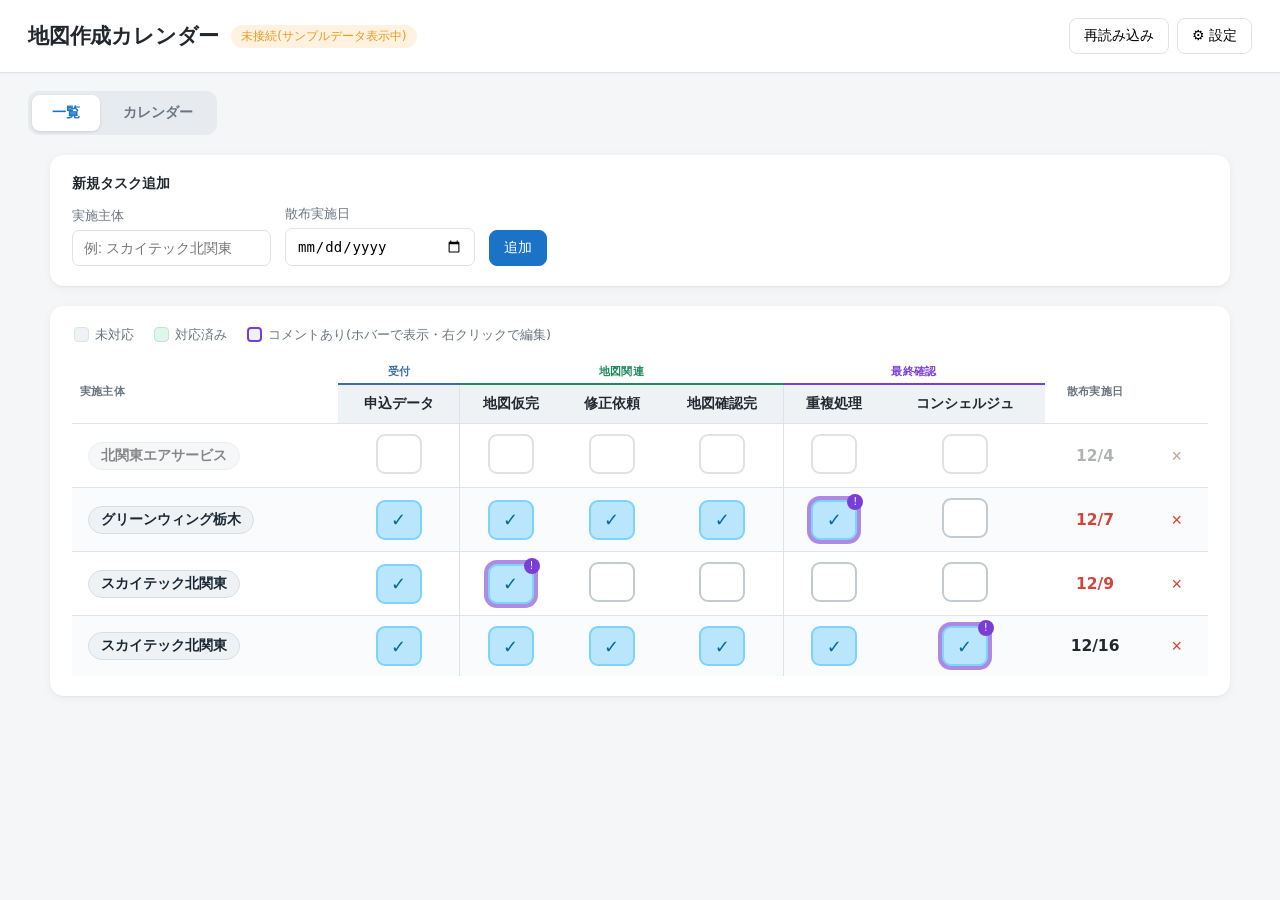
==== index.html @ 6907ae3f "Rename INDEX~1.HTM to index.html" ====
<!DOCTYPE html>
<html lang="ja">
<head>
<meta charset="UTF-8">
<meta name="viewport" content="width=device-width, initial-scale=1.0">
<title>地図作成カレンダー</title>
<link rel="icon" href="icons/icon.ico">
<link rel="apple-touch-icon" href="icons/icon-180.png">
<link rel="stylesheet" href="style.css">
</head>
<body>
<header class="app-header">
  <div class="app-header__title">
    <h1>地図作成カレンダー</h1>
    <span id="syncStatus" class="sync-status">未接続</span>
  </div>
  <div class="app-header__actions">
    <button id="btnReload" class="btn btn--ghost">再読み込み</button>
    <button id="btnSettings" class="btn">⚙ 設定</button>
  </div>
</header>

<nav class="tabs">
  <button class="tab tab--active" data-tab="list">一覧</button>
  <button class="tab" data-tab="calendar">カレンダー</button>
</nav>

<main>
  <section id="viewList" class="view">
    <div class="card add-form">
      <div class="add-form__title">新規タスク追加</div>
      <div class="add-form__row">
        <label>実施主体
          <input type="text" id="inpSubject" list="subjectList" placeholder="例: スカイテック北関東">
          <datalist id="subjectList"></datalist>
        </label>
        <label>散布実施日
          <input type="date" id="inpDate">
        </label>
        <button id="btnAdd" class="btn btn--primary">追加</button>
      </div>
    </div>

    <div class="card">
      <div class="legend">
        <span><span class="swatch swatch--pending"></span>未対応</span>
        <span><span class="swatch swatch--done"></span>対応済み</span>
        <span><span class="swatch swatch--comment"></span>コメントあり(ホバーで表示・右クリックで編集)</span>
      </div>
      <div id="listContainer" class="list-container"></div>
    </div>
  </section>

  <section id="viewCalendar" class="view" hidden>
    <div class="card">
      <div class="calendar-toolbar">
        <button id="btnPrevMonth" class="btn btn--ghost">＜ 前月</button>
        <h2 id="calendarLabel"></h2>
        <button id="btnNextMonth" class="btn btn--ghost">翌月 ＞</button>
      </div>
      <div id="calendarGrid" class="calendar-grid"></div>
    </div>
    <div id="calendarDayPanel" class="calendar-day-panel" hidden></div>
  </section>
</main>

<div id="modalSettings" class="modal" hidden>
  <div class="modal__content">
    <h2>GitHub接続設定(全社共通)</h2>
    <p class="modal__hint">
      ここで入力した内容はこのブラウザに保存されます。社内で1つの共通設定として、
      全員が同じリポジトリに接続します。値は後日入力する前提で、今は空欄のままでも構いません。
      デスクトップウィジェットにも同じ内容を入力してください。
    </p>
    <label>GitHubユーザー名 / Organization名
      <input type="text" id="cfgOwner" placeholder="例: tochigi-skytech">
    </label>
    <label>リポジトリ名
      <input type="text" id="cfgRepo" placeholder="例: spray-map-tasks">
    </label>
    <label>ブランチ名
      <input type="text" id="cfgBranch" placeholder="main" value="main">
    </label>
    <label>ファイルパス
      <input type="text" id="cfgPath" placeholder="data/tasks.json" value="data/tasks.json">
    </label>
    <label>Personal Access Token
      <input type="password" id="cfgToken" placeholder="ghp_...">
    </label>
    <p id="settingsMessage" class="settings-message"></p>
    <div class="modal__actions">
      <button id="btnInitFile" class="btn">tasks.jsonを初期化</button>
      <button id="btnSettingsCancel" class="btn btn--ghost">閉じる</button>
      <button id="btnSettingsSave" class="btn btn--primary">保存して接続</button>
    </div>
  </div>
</div>

<script src="app.js?v=2"></script>
</body>
</html>
---- style.css ----
:root {
  --color-primary: #1a73c7;
  --color-primary-dark: #12518f;
  --color-bg: #f4f6f8;
  --color-surface: #ffffff;
  --color-surface-2: #eef2f5;
  --color-border: #dde3e8;
  --color-text: #22282e;
  --color-muted: #6b7580;
  --color-danger: #d1453b;
  --color-warning: #ee9a1f;
  --color-success: #2a9d5c;
  --color-accent: #7a3ed6;
  --radius: 8px;
  font-family: "Hiragino Sans", "Yu Gothic", "Meiryo", system-ui, sans-serif;
}

* { box-sizing: border-box; }

body {
  margin: 0;
  background: var(--color-bg);
  color: var(--color-text);
}

.app-header {
  display: flex;
  justify-content: space-between;
  align-items: center;
  flex-wrap: wrap;
  gap: 12px;
  padding: 18px 28px;
  background: var(--color-surface);
  border-bottom: 1px solid var(--color-border);
  box-shadow: 0 1px 3px rgba(16,24,32,0.03);
}

.app-header__title {
  display: flex;
  align-items: center;
  gap: 12px;
}

.app-header__title h1 {
  font-size: 21px;
  font-weight: 700;
  margin: 0;
  letter-spacing: -0.01em;
}

.sync-status {
  font-size: 12px;
  padding: 3px 10px;
  border-radius: 999px;
  background: #eee;
  color: var(--color-muted);
}
.sync-status.ok { background: #e2f5ea; color: var(--color-success); }
.sync-status.error { background: #fbe6e5; color: var(--color-danger); }
.sync-status.loading { background: #eef4fb; color: var(--color-primary); }
.sync-status.demo { background: #fff2e0; color: var(--color-warning); }

.app-header__actions { display: flex; gap: 8px; flex-wrap: wrap; }

.btn {
  border: 1px solid var(--color-border);
  background: var(--color-surface);
  border-radius: var(--radius);
  padding: 8px 14px;
  font-size: 14px;
  cursor: pointer;
}
.btn:hover { background: #f0f2f4; }
.btn--primary {
  background: var(--color-primary);
  border-color: var(--color-primary);
  color: white;
}
.btn--primary:hover { background: var(--color-primary-dark); }
.btn--ghost { background: transparent; }

.tabs {
  display: flex;
  gap: 3px;
  width: fit-content;
  margin: 18px 28px 0;
  background: #e7ebef;
  border-radius: 11px;
  padding: 4px;
}
.tab {
  border: none;
  background: transparent;
  padding: 9px 20px;
  font-size: 14px;
  font-weight: 600;
  cursor: pointer;
  color: var(--color-muted);
  border-radius: 8px;
  transition: background .12s, color .12s, box-shadow .12s;
}
.tab:hover { color: var(--color-text); }
.tab--active {
  color: var(--color-primary);
  background: #ffffff;
  box-shadow: 0 1px 3px rgba(16,24,32,0.12);
}

main { padding: 20px 28px 48px; }
.view { max-width: 1180px; margin: 0 auto; }

.card {
  background: var(--color-surface);
  border-radius: 14px;
  box-shadow: 0 1px 2px rgba(16,24,32,0.04), 0 2px 10px rgba(16,24,32,0.05);
  padding: 20px 22px;
  margin-bottom: 20px;
}

.add-form__title {
  font-weight: 700;
  margin-bottom: 12px;
  color: var(--color-text);
  font-size: 14px;
}
.add-form__row {
  display: flex;
  gap: 14px;
  flex-wrap: wrap;
  align-items: end;
}
.add-form__row label {
  display: flex;
  flex-direction: column;
  gap: 5px;
  font-size: 13px;
  color: var(--color-muted);
}
.add-form__row input {
  font-size: 14px;
  padding: 9px 11px;
  border: 1px solid var(--color-border);
  border-radius: 7px;
  min-width: 190px;
}
.add-form__row input:focus {
  outline: none;
  border-color: var(--color-primary);
  box-shadow: 0 0 0 3px rgba(26,115,199,0.12);
}

.legend {
  display: flex;
  gap: 20px;
  flex-wrap: wrap;
  align-items: center;
  font-size: 13px;
  color: var(--color-muted);
  margin-bottom: 14px;
  padding: 0 2px;
}
.legend .swatch {
  display: inline-block;
  width: 15px;
  height: 15px;
  border-radius: 4px;
  vertical-align: -3px;
  margin-right: 6px;
  border: 1px solid var(--color-border);
}
.legend .swatch--pending { background: var(--color-surface-2); }
.legend .swatch--done { background: #e2f5ea; border-color: #bfe7cf; }
.legend .swatch--comment { background: var(--color-surface-2); border: 2px solid var(--color-accent); }

.list-container {
  overflow-x: auto;
}

table.task-table {
  width: 100%;
  border-collapse: collapse;
  font-size: 13.5px;
}
table.task-table thead .group-row th {
  background: var(--color-surface);
  color: var(--color-muted);
  font-size: 11px;
  font-weight: 700;
  letter-spacing: 0.02em;
  padding: 6px 8px 4px;
  border: none;
}
table.task-table thead .group-row th.group-data { color: #3d6fa3; }
table.task-table thead .group-row th.group-map { color: #1f8a5c; }
table.task-table thead .group-row th.group-final { color: #7a3ed6; }
table.task-table thead .label-row th {
  background: var(--color-surface-2);
  padding: 10px 8px;
  font-weight: 600;
  text-align: center;
  border-top: 2px solid transparent;
}
table.task-table thead .label-row th.group-data { border-top-color: #3d6fa3; }
table.task-table thead .label-row th.group-map { border-top-color: #1f8a5c; }
table.task-table thead .label-row th.group-final { border-top-color: #7a3ed6; }
table.task-table th.col-subject { text-align: left; padding-left: 16px; }
table.task-table td {
  padding: 10px 8px;
  border-top: 1px solid var(--color-border);
  text-align: center;
  vertical-align: middle;
}
table.task-table td.col-subject { text-align: left; padding-left: 16px; }
.subject-pill { display: inline-block; padding: 4px 12px; border-radius: 999px; font-weight: 700; font-size: 13.5px; white-space: nowrap; background: #eef2f5; color: #1a2733; border: 1px solid #d7dee4; }
tr.row-overdue { opacity: 0.55; filter: grayscale(65%); }
table.task-table td.spray-date { font-size: 15.5px; font-weight: 700; color: var(--color-text); }
table.task-table td.spray-date.overdue-text { color: var(--color-muted); font-weight: 600; }
.btn-delete-task {
  background: transparent;
  border: none;
  cursor: pointer;
  color: var(--color-danger);
  font-size: 18px;
  line-height: 1;
  padding: 6px 9px;
  border-radius: 7px;
}
.btn-delete-task:hover { background: #fdeceb; }
table.task-table tbody tr:hover { background: #f6f9fc; }
table.task-table tr:nth-child(even) { background: #fafbfc; }
table.task-table tr:nth-child(even):hover { background: #f2f6f9; }
table.task-table td.divider-after, table.task-table th.divider-after { border-right: 1px solid var(--color-border); }
table.task-table td.spray-date.urgent { color: var(--color-danger); font-weight: 700; }

.stage-cellwrap { position: relative; display: inline-block; }
.stage-box {
  cursor: pointer;
  width: 46px;
  height: 40px;
  display: flex;
  align-items: center;
  justify-content: center;
  border-radius: 9px;
  background: #ffffff;
  color: #aab2ba;
  border: 2px solid #c3cbd1;
  font-size: 18px;
  font-weight: 700;
  transition: transform .08s ease, box-shadow .08s ease;
}
.stage-box:hover { transform: scale(1.06); border-color: var(--color-primary); }
.stage-box:active { transform: scale(0.94); }
.stage-box.on {
  background: #bae6fd;
  color: #0369a1;
  border-color: #7dd3fc;
}
.stage-box.has-comment {
  box-shadow: 0 0 0 4px rgba(122,62,214,0.6);
}
.comment-badge {
  position: absolute;
  top: -6px;
  right: -6px;
  width: 16px;
  height: 16px;
  border-radius: 50%;
  background: var(--color-accent);
  color: white;
  font-size: 10px;
  display: flex;
  align-items: center;
  justify-content: center;
  line-height: 1;
}

@keyframes poyon {
  0% { transform: translateX(-50%) translateY(8px) scale(0.7); opacity: 0; }
  55% { transform: translateX(-50%) translateY(-6px) scale(1.1); opacity: 1; }
  75% { transform: translateX(-50%) translateY(3px) scale(0.95); }
  100% { transform: translateX(-50%) translateY(0) scale(1); opacity: 1; }
}
.stage-tip {
  position: absolute;
  bottom: 130%;
  left: 50%;
  transform: translateX(-50%);
  opacity: 0;
  pointer-events: none;
  background: #2c2c2a;
  color: white;
  border-radius: 10px;
  padding: 10px 14px;
  font-size: 13px;
  line-height: 1.6;
  min-width: 160px;
  max-width: 280px;
  width: max-content;
  white-space: normal;
  text-align: left;
  z-index: 5;
  transition: opacity .1s;
}
.stage-tip::after {
  content: '';
  position: absolute;
  top: 100%;
  left: 50%;
  transform: translateX(-50%);
  border: 6px solid transparent;
  border-top-color: #2c2c2a;
}
.stage-cellwrap:hover .stage-tip.show {
  opacity: 1;
  animation: poyon .35s ease-out;
}

.calendar-toolbar {
  display: flex;
  justify-content: center;
  align-items: center;
  gap: 20px;
  margin-bottom: 12px;
}
.calendar-toolbar h2 { margin: 0; font-size: 16px; }

.calendar-grid {
  display: grid;
  grid-template-columns: repeat(7, 1fr);
  gap: 6px;
}
.calendar-cell {
  background: var(--color-surface);
  border: 1px solid var(--color-border);
  border-radius: 8px;
  min-height: 92px;
  padding: 7px;
  font-size: 12px;
  cursor: pointer;
  transition: border-color .1s, transform .08s;
}
.calendar-cell.empty { background: transparent; border: none; cursor: default; }
.calendar-cell:hover:not(.empty) { border-color: var(--color-primary); transform: translateY(-1px); }
.calendar-cell .day-num { font-weight: 600; margin-bottom: 4px; }
.calendar-cell .day-num.today { color: var(--color-primary); }
.cal-task-dot {
  display: block;
  margin-bottom: 2px;
  padding: 1px 4px;
  border-radius: 4px;
  font-size: 11px;
  overflow: hidden;
  text-overflow: ellipsis;
  white-space: nowrap;
}
.cal-task-dot.done { background: #e2f5ea; color: var(--color-success); }
.cal-task-dot.pending { background: #fff2e0; color: #a15c00; }

.calendar-day-panel {
  margin-top: 16px;
  background: var(--color-surface);
  border-radius: 14px;
  box-shadow: 0 1px 2px rgba(16,24,32,0.04), 0 2px 10px rgba(16,24,32,0.05);
  padding: 18px 20px;
}

.modal {
  position: fixed;
  inset: 0;
  background: rgba(0,0,0,0.4);
  display: flex;
  align-items: flex-start;
  justify-content: center;
  padding: 40px 16px;
  overflow-y: auto;
  z-index: 100;
}
.modal[hidden] {
  display: none !important;
}
.modal__content {
  background: var(--color-surface);
  border-radius: var(--radius);
  padding: 24px;
  width: 100%;
  max-width: 480px;
  display: flex;
  flex-direction: column;
  gap: 12px;
}
.modal__content h2 { margin: 0 0 4px; font-size: 18px; }
.modal__content label {
  display: flex;
  flex-direction: column;
  gap: 4px;
  font-size: 13px;
  color: var(--color-muted);
}
.modal__content input {
  font-size: 14px;
  padding: 8px 10px;
  border: 1px solid var(--color-border);
  border-radius: 6px;
  color: var(--color-text);
  font-family: inherit;
}
.modal__hint { font-size: 12px; color: var(--color-muted); margin: 0; line-height: 1.5; }
.modal__actions {
  display: flex;
  justify-content: flex-end;
  gap: 8px;
  margin-top: 8px;
  flex-wrap: wrap;
}
.settings-message { font-size: 13px; margin: 0; }
.settings-message.error { color: var(--color-danger); }
.settings-message.ok { color: var(--color-success); }

@media (max-width: 720px) {
  .stage-box { width: 34px; height: 32px; font-size: 13px; }
  table.task-table th, table.task-table td { padding: 6px 4px; }
}
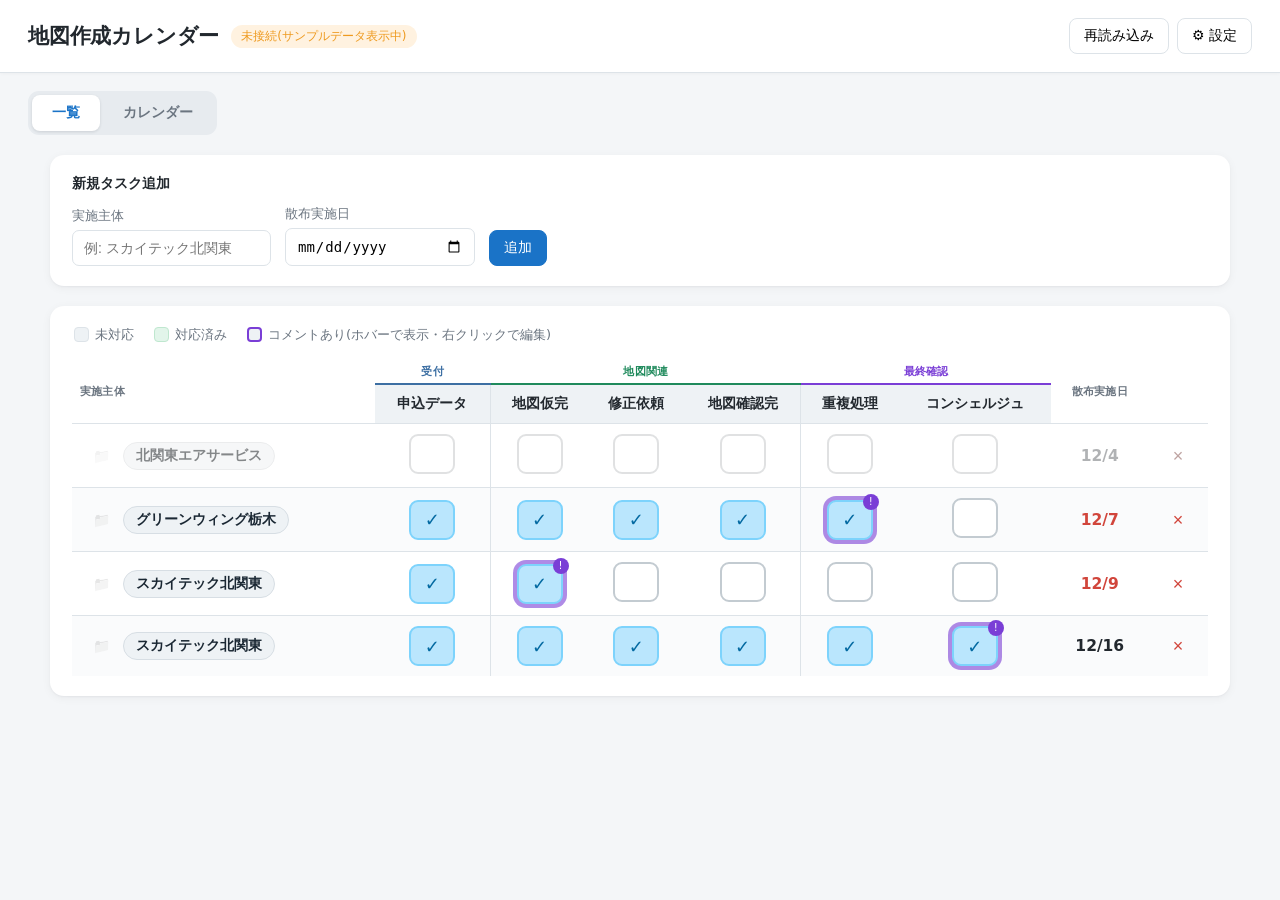
==== commit 7a2a5562: "deploy index.html via tool (folder link picker UI)" ====
--- a/index.html
+++ b/index.html
@@ -4,8 +4,8 @@
 <meta charset="UTF-8">
 <meta name="viewport" content="width=device-width, initial-scale=1.0">
 <title>地図作成カレンダー</title>
-<link rel="icon" href="icons/icon.ico">
-<link rel="apple-touch-icon" href="icons/icon-180.png">
+<link rel="icon" href="icon.ico">
+<link rel="apple-touch-icon" href="icon-180.png">
 <link rel="stylesheet" href="style.css">
 </head>
 <body>
@@ -96,6 +96,25 @@
   </div>
 </div>
 
-<script src="app.js?v=2"></script>
+<div id="modalFolderLink" class="modal" hidden>
+  <div class="modal__content">
+    <h2>保管フォルダの設定</h2>
+    <p class="modal__hint" id="folderLinkSubjectLabel"></p>
+    <label>フォルダのパス、またはURL
+      <input type="text" id="folderLinkInput" placeholder="例: Z:\全社共有\千葉支店\... または https://...">
+    </label>
+    <div class="modal__actions" style="justify-content:flex-start; margin-top:0;">
+      <button id="btnFolderLinkPaste" class="btn btn--ghost" type="button">📋 クリップボードから貼り付け</button>
+    </div>
+    <p id="folderLinkPreview" class="settings-message"></p>
+    <div class="modal__actions">
+      <button id="btnFolderLinkClear" class="btn btn--ghost">リンクを削除</button>
+      <button id="btnFolderLinkCancel" class="btn btn--ghost">キャンセル</button>
+      <button id="btnFolderLinkSave" class="btn btn--primary">保存</button>
+    </div>
+  </div>
+</div>
+
+<script src="app.js?v=3"></script>
 </body>
 </html>
--- a/style.css
+++ b/style.css
@@ -211,6 +211,20 @@
   vertical-align: middle;
 }
 table.task-table td.col-subject { text-align: left; padding-left: 16px; }
+.btn-folder-link {
+  border: none;
+  background: transparent;
+  cursor: pointer;
+  font-size: 14px;
+  margin-right: 4px;
+  padding: 2px 5px;
+  border-radius: 6px;
+  opacity: 0.32;
+  vertical-align: middle;
+  filter: grayscale(100%);
+}
+.btn-folder-link:hover { background: var(--color-surface-2); opacity: 1; }
+.btn-folder-link.set { opacity: 1; filter: none; }
 .subject-pill { display: inline-block; padding: 4px 12px; border-radius: 999px; font-weight: 700; font-size: 13.5px; white-space: nowrap; background: #eef2f5; color: #1a2733; border: 1px solid #d7dee4; }
 tr.row-overdue { opacity: 0.55; filter: grayscale(65%); }
 table.task-table td.spray-date { font-size: 15.5px; font-weight: 700; color: var(--color-text); }
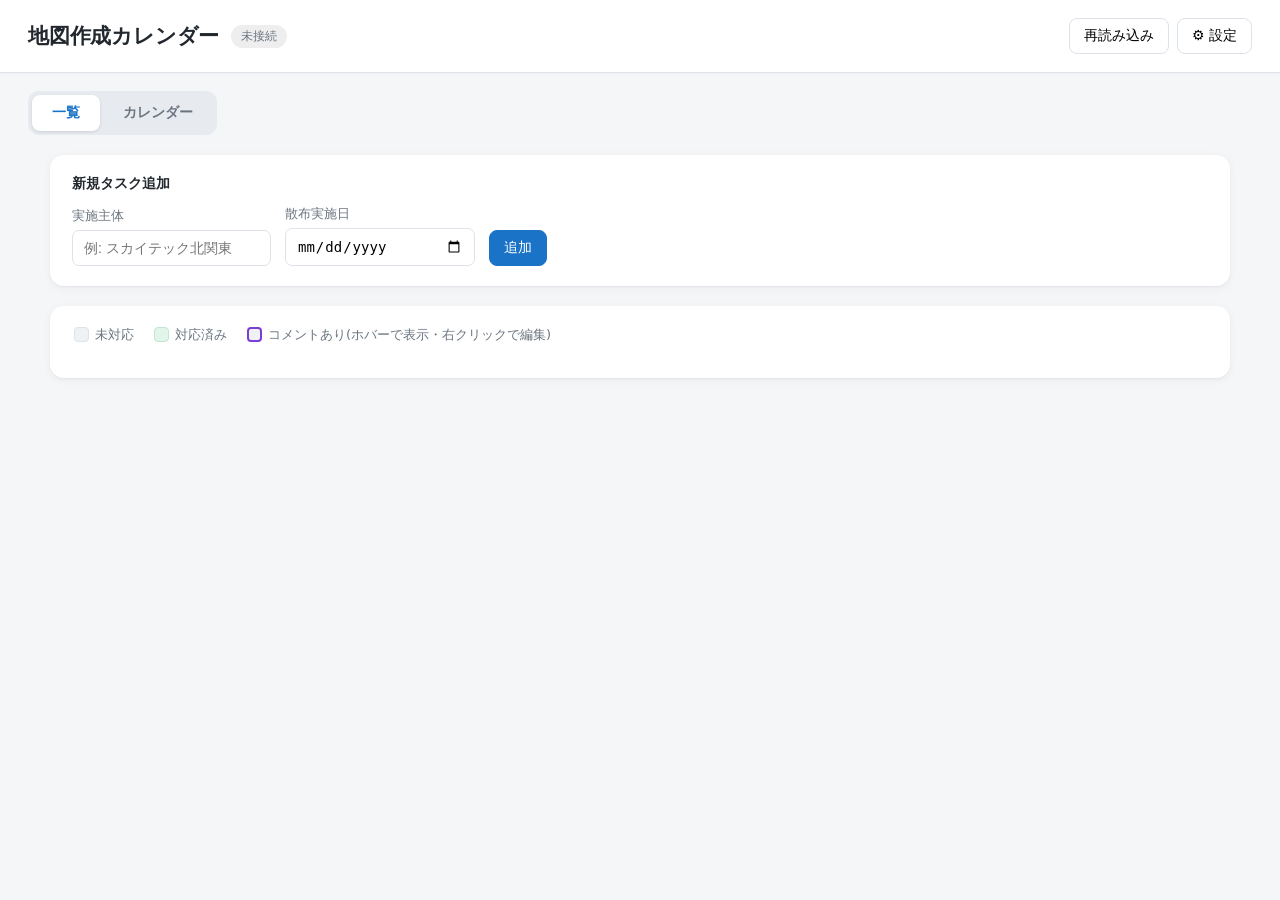
==== commit 37f8113d: "deploy index.html via tool (remove folder link, print at original size)" ====
--- a/index.html
+++ b/index.html
@@ -96,25 +96,24 @@
   </div>
 </div>
 
-<div id="modalFolderLink" class="modal" hidden>
-  <div class="modal__content">
-    <h2>保管フォルダの設定</h2>
-    <p class="modal__hint" id="folderLinkSubjectLabel"></p>
-    <label>フォルダのパス、またはURL
-      <input type="text" id="folderLinkInput" placeholder="例: Z:\全社共有\千葉支店\... または https://...">
-    </label>
-    <div class="modal__actions" style="justify-content:flex-start; margin-top:0;">
-      <button id="btnFolderLinkPaste" class="btn btn--ghost" type="button">📋 クリップボードから貼り付け</button>
+<div id="modalMapPreview" class="modal" hidden>
+  <div class="modal__content" style="max-width:720px;">
+    <h2 id="mapPreviewTitle"></h2>
+    <div class="modal__actions" style="justify-content:flex-start; margin-top:0; flex-wrap:wrap;">
+      <label class="btn btn--ghost" style="cursor:pointer;">
+        ＋ 地図データを追加
+        <input type="file" id="mapUploadInput" accept="image/*,.pdf" multiple style="display:none;">
+      </label>
+      <button id="btnMapPrint" class="btn btn--ghost" type="button">🖨 選択した画像を印刷</button>
     </div>
-    <p id="folderLinkPreview" class="settings-message"></p>
+    <p id="mapUploadStatus" class="settings-message"></p>
+    <div id="mapPreviewGrid" class="map-preview-grid"></div>
     <div class="modal__actions">
-      <button id="btnFolderLinkClear" class="btn btn--ghost">リンクを削除</button>
-      <button id="btnFolderLinkCancel" class="btn btn--ghost">キャンセル</button>
-      <button id="btnFolderLinkSave" class="btn btn--primary">保存</button>
+      <button id="btnMapPreviewClose" class="btn btn--ghost">閉じる</button>
     </div>
   </div>
 </div>
 
-<script src="app.js?v=3"></script>
+<script src="app.js?v=5"></script>
 </body>
 </html>
--- a/style.css
+++ b/style.css
@@ -430,6 +430,89 @@
 .settings-message.error { color: var(--color-danger); }
 .settings-message.ok { color: var(--color-success); }
 
+.subject-pill-btn {
+  cursor: pointer;
+  font-family: inherit;
+}
+.subject-pill-btn:hover { background: #e2e9ee; border-color: #c3ced7; }
+.map-count-badge {
+  display: inline-block;
+  margin-left: 2px;
+  font-size: 11.5px;
+  font-weight: 600;
+  color: #3d6fa3;
+}
+
+.map-preview-grid {
+  display: grid;
+  grid-template-columns: repeat(auto-fill, minmax(140px, 1fr));
+  gap: 14px;
+  margin-top: 10px;
+  max-height: 55vh;
+  overflow-y: auto;
+  padding: 2px;
+}
+.map-preview-item {
+  position: relative;
+  border: 1px solid var(--color-border);
+  border-radius: 10px;
+  padding: 8px;
+  background: var(--color-surface-2);
+}
+.map-preview-check {
+  display: block;
+  cursor: pointer;
+  position: relative;
+}
+.map-preview-check input[type="checkbox"] {
+  position: absolute;
+  top: 4px;
+  left: 4px;
+  width: 18px;
+  height: 18px;
+  z-index: 2;
+  cursor: pointer;
+}
+.map-thumb {
+  display: block;
+  width: 100%;
+  height: 110px;
+  object-fit: cover;
+  border-radius: 6px;
+  background: #dfe4e8;
+}
+.map-thumb--pdf {
+  display: flex;
+  align-items: center;
+  justify-content: center;
+  font-weight: 700;
+  color: var(--color-danger);
+  font-size: 15px;
+}
+.map-item-name {
+  margin-top: 6px;
+  font-size: 12px;
+  color: var(--color-muted);
+  white-space: nowrap;
+  overflow: hidden;
+  text-overflow: ellipsis;
+}
+.btn-map-delete {
+  position: absolute;
+  top: 4px;
+  right: 4px;
+  border: none;
+  background: rgba(255,255,255,0.9);
+  color: var(--color-danger);
+  border-radius: 50%;
+  width: 22px;
+  height: 22px;
+  line-height: 1;
+  cursor: pointer;
+  font-size: 14px;
+}
+.btn-map-delete:hover { background: #fdeceb; }
+
 @media (max-width: 720px) {
   .stage-box { width: 34px; height: 32px; font-size: 13px; }
   table.task-table th, table.task-table td { padding: 6px 4px; }
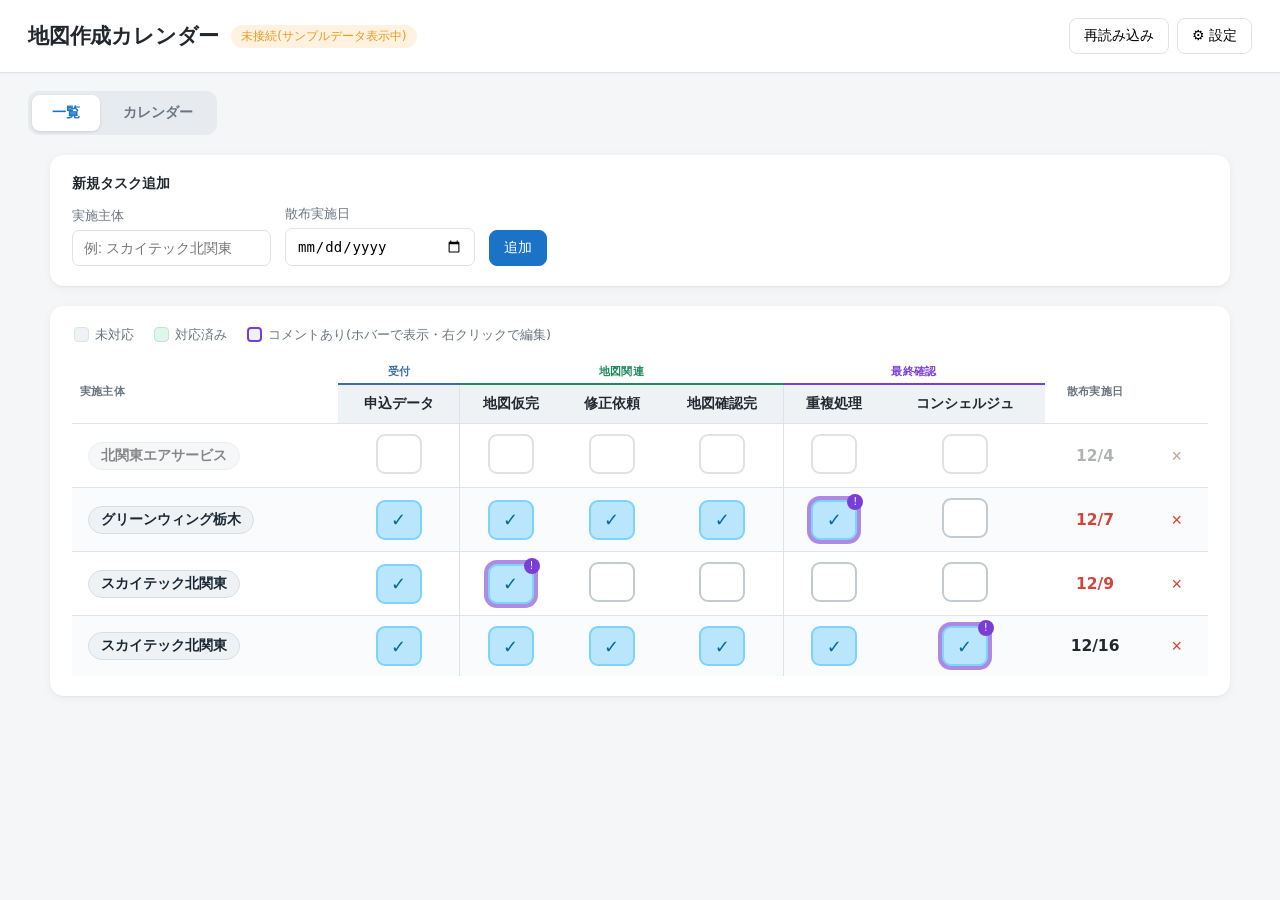
==== commit 9d2c96e4: "deploy index.html via tool (add upload date to map items)" ====
--- a/index.html
+++ b/index.html
@@ -104,7 +104,6 @@
         ＋ 地図データを追加
         <input type="file" id="mapUploadInput" accept="image/*,.pdf" multiple style="display:none;">
       </label>
-      <button id="btnMapPrint" class="btn btn--ghost" type="button">🖨 選択した画像を印刷</button>
     </div>
     <p id="mapUploadStatus" class="settings-message"></p>
     <div id="mapPreviewGrid" class="map-preview-grid"></div>
@@ -114,6 +113,6 @@
   </div>
 </div>
 
-<script src="app.js?v=5"></script>
+<script src="app.js?v=7"></script>
 </body>
 </html>
--- a/style.css
+++ b/style.css
@@ -211,20 +211,6 @@
   vertical-align: middle;
 }
 table.task-table td.col-subject { text-align: left; padding-left: 16px; }
-.btn-folder-link {
-  border: none;
-  background: transparent;
-  cursor: pointer;
-  font-size: 14px;
-  margin-right: 4px;
-  padding: 2px 5px;
-  border-radius: 6px;
-  opacity: 0.32;
-  vertical-align: middle;
-  filter: grayscale(100%);
-}
-.btn-folder-link:hover { background: var(--color-surface-2); opacity: 1; }
-.btn-folder-link.set { opacity: 1; filter: none; }
 .subject-pill { display: inline-block; padding: 4px 12px; border-radius: 999px; font-weight: 700; font-size: 13.5px; white-space: nowrap; background: #eef2f5; color: #1a2733; border: 1px solid #d7dee4; }
 tr.row-overdue { opacity: 0.55; filter: grayscale(65%); }
 table.task-table td.spray-date { font-size: 15.5px; font-weight: 700; color: var(--color-text); }
@@ -459,19 +445,9 @@
   padding: 8px;
   background: var(--color-surface-2);
 }
-.map-preview-check {
+.map-preview-link {
   display: block;
-  cursor: pointer;
   position: relative;
-}
-.map-preview-check input[type="checkbox"] {
-  position: absolute;
-  top: 4px;
-  left: 4px;
-  width: 18px;
-  height: 18px;
-  z-index: 2;
-  cursor: pointer;
 }
 .map-thumb {
   display: block;
@@ -512,6 +488,30 @@
   font-size: 14px;
 }
 .btn-map-delete:hover { background: #fdeceb; }
+.map-item-actions {
+  margin-top: 6px;
+  display: flex;
+  align-items: center;
+  justify-content: space-between;
+  gap: 8px;
+}
+.btn-map-save {
+  font-size: 12px;
+  color: var(--color-primary);
+  text-decoration: none;
+  cursor: pointer;
+}
+.btn-map-save:hover { text-decoration: underline; }
+.map-item-actions .btn-map-delete {
+  position: static;
+  background: transparent;
+  font-size: 12px;
+  width: auto;
+  height: auto;
+  border-radius: 4px;
+  padding: 0;
+}
+.map-item-actions .btn-map-delete:hover { text-decoration: underline; background: transparent; }
 
 @media (max-width: 720px) {
   .stage-box { width: 34px; height: 32px; font-size: 13px; }
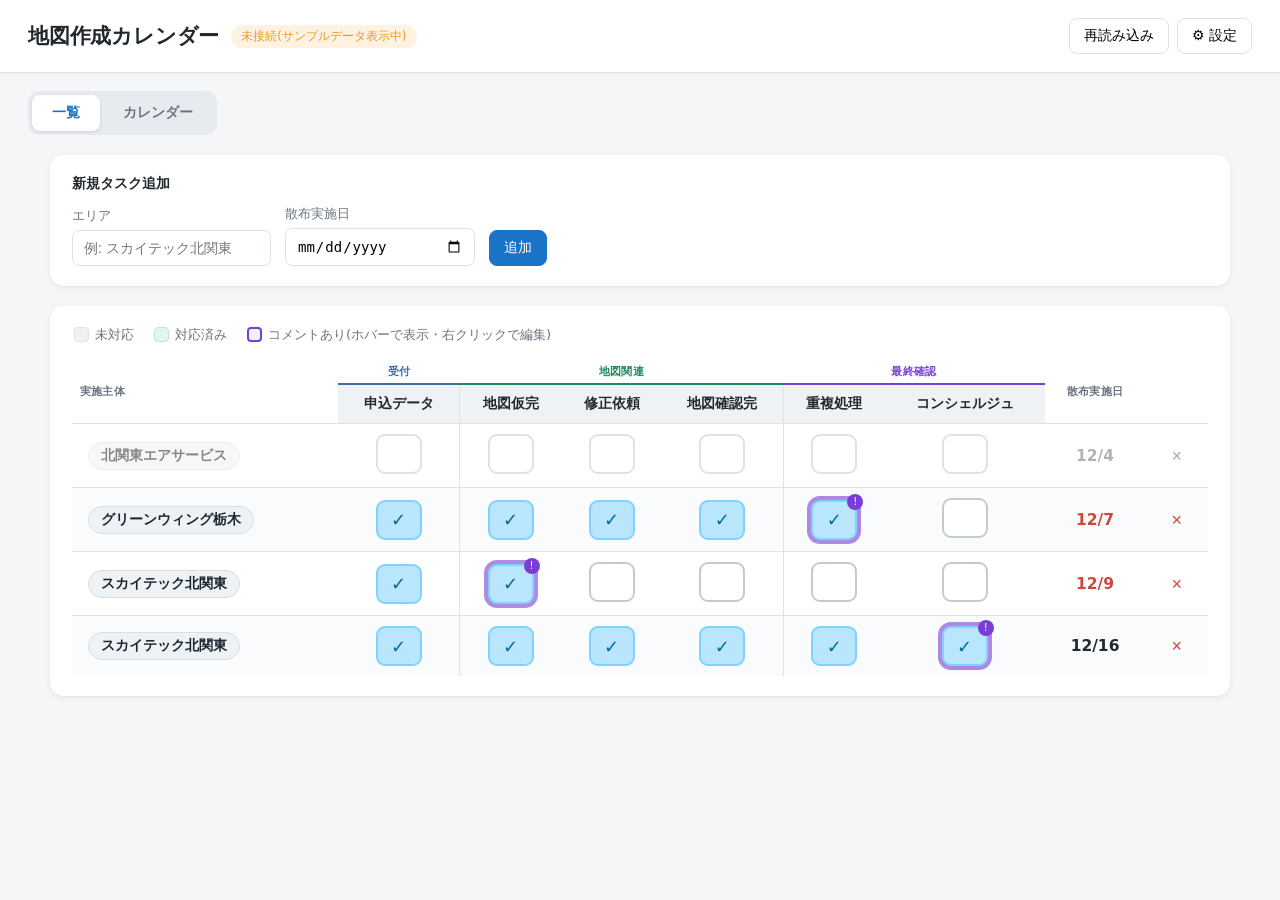
==== commit 70331b69: "deploy index.html via tool (area/subject-op/concierge multi-day)" ====
--- a/index.html
+++ b/index.html
@@ -30,7 +30,7 @@
     <div class="card add-form">
       <div class="add-form__title">新規タスク追加</div>
       <div class="add-form__row">
-        <label>実施主体
+        <label>エリア
           <input type="text" id="inpSubject" list="subjectList" placeholder="例: スカイテック北関東">
           <datalist id="subjectList"></datalist>
         </label>
@@ -113,6 +113,6 @@
   </div>
 </div>
 
-<script src="app.js?v=7"></script>
+<script src="app.js?v=8"></script>
 </body>
 </html>
--- a/style.css
+++ b/style.css
@@ -473,6 +473,11 @@
   overflow: hidden;
   text-overflow: ellipsis;
 }
+.map-item-date {
+  margin-top: 2px;
+  font-size: 11px;
+  color: var(--color-muted);
+}
 .btn-map-delete {
   position: absolute;
   top: 4px;
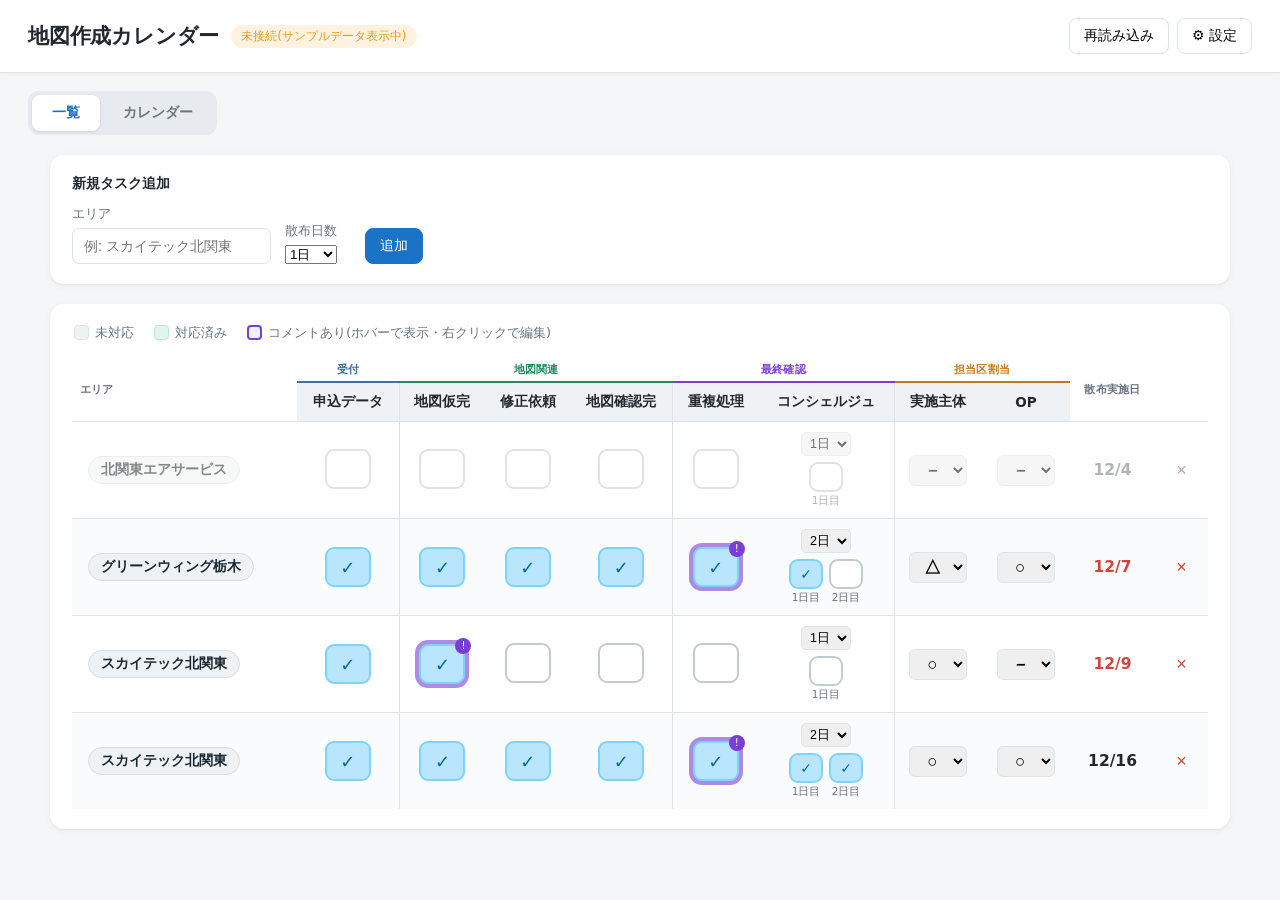
==== commit 53f75513: "deploy index.html via tool (multi-day spray dates, concierge sync)" ====
--- a/index.html
+++ b/index.html
@@ -34,9 +34,14 @@
           <input type="text" id="inpSubject" list="subjectList" placeholder="例: スカイテック北関東">
           <datalist id="subjectList"></datalist>
         </label>
-        <label>散布実施日
-          <input type="date" id="inpDate">
+        <label>散布日数
+          <select id="inpDaysSelect">
+            <option value="1">1日</option>
+            <option value="2">2日</option>
+            <option value="3">3日</option>
+          </select>
         </label>
+        <div id="inpDatesWrap" class="add-form-dates"></div>
         <button id="btnAdd" class="btn btn--primary">追加</button>
       </div>
     </div>
@@ -113,6 +118,6 @@
   </div>
 </div>
 
-<script src="app.js?v=8"></script>
+<script src="app.js?v=9"></script>
 </body>
 </html>
--- a/style.css
+++ b/style.css
@@ -193,6 +193,7 @@
 table.task-table thead .group-row th.group-data { color: #3d6fa3; }
 table.task-table thead .group-row th.group-map { color: #1f8a5c; }
 table.task-table thead .group-row th.group-final { color: #7a3ed6; }
+table.task-table thead .group-row th.group-assign { color: #c47a12; }
 table.task-table thead .label-row th {
   background: var(--color-surface-2);
   padding: 10px 8px;
@@ -203,6 +204,7 @@
 table.task-table thead .label-row th.group-data { border-top-color: #3d6fa3; }
 table.task-table thead .label-row th.group-map { border-top-color: #1f8a5c; }
 table.task-table thead .label-row th.group-final { border-top-color: #7a3ed6; }
+table.task-table thead .label-row th.group-assign { border-top-color: #c47a12; }
 table.task-table th.col-subject { text-align: left; padding-left: 16px; }
 table.task-table td {
   padding: 10px 8px;
@@ -518,6 +520,42 @@
 }
 .map-item-actions .btn-map-delete:hover { text-decoration: underline; background: transparent; }
 
+/* コンシェルジュ(日数プルダウン+日ごとのチェック) */
+.concierge-days-select {
+  font-size: 12.5px;
+  padding: 3px 4px;
+  border-radius: 5px;
+  border: 1px solid var(--color-border);
+}
+.concierge-days {
+  margin-top: 6px;
+  display: flex;
+  gap: 6px;
+  justify-content: center;
+  flex-wrap: wrap;
+}
+.concierge-day {
+  display: flex;
+  flex-direction: column;
+  align-items: center;
+  font-size: 10.5px;
+  color: var(--color-muted);
+  gap: 2px;
+}
+.concierge-day .stage-box { width: 34px; height: 30px; font-size: 14px; }
+
+/* 実施主体・OPの判定(○/／/△)プルダウン */
+.judge-select {
+  font-family: "Hiragino Sans", "Yu Gothic", "Meiryo", "MS Gothic", "Noto Sans JP", sans-serif;
+  font-size: 17px;
+  font-weight: 600;
+  width: 58px;
+  padding: 4px;
+  border-radius: 6px;
+  border: 1px solid var(--color-border);
+  text-align: center;
+}
+
 @media (max-width: 720px) {
   .stage-box { width: 34px; height: 32px; font-size: 13px; }
   table.task-table th, table.task-table td { padding: 6px 4px; }
